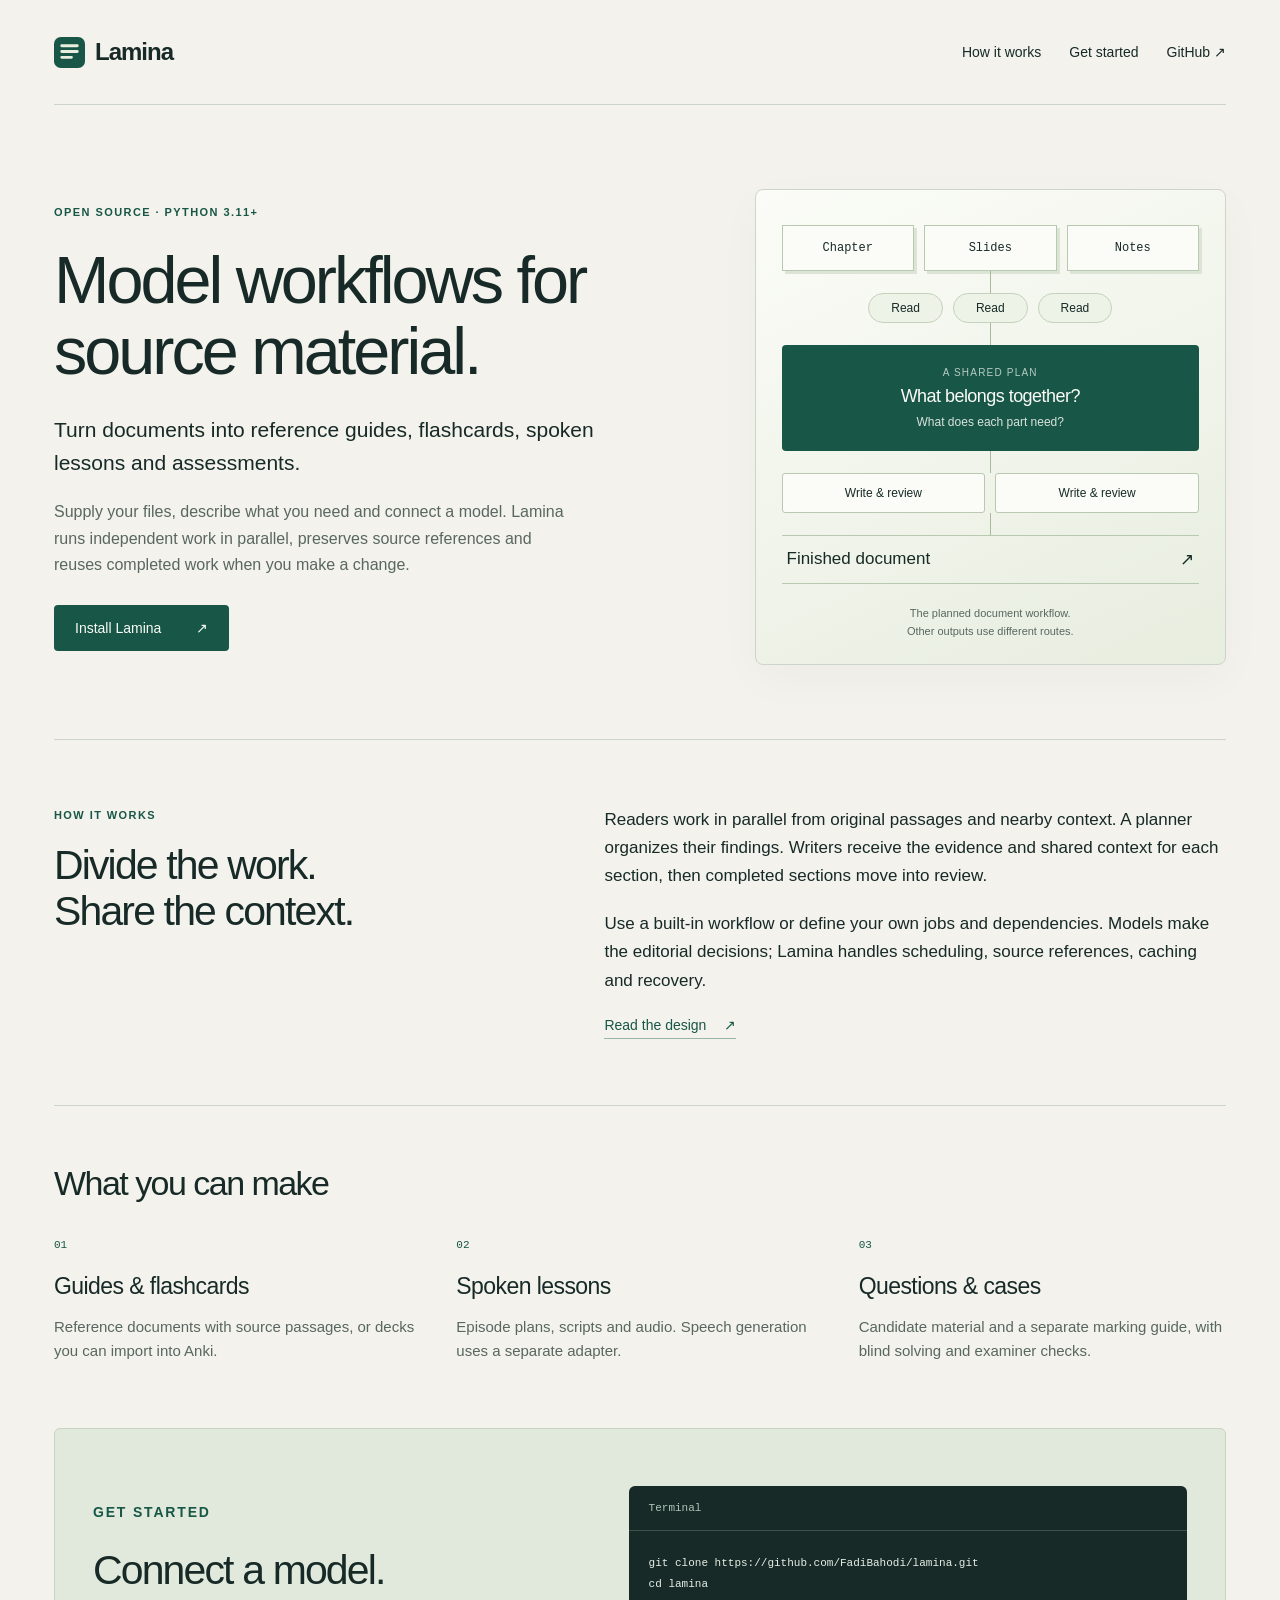
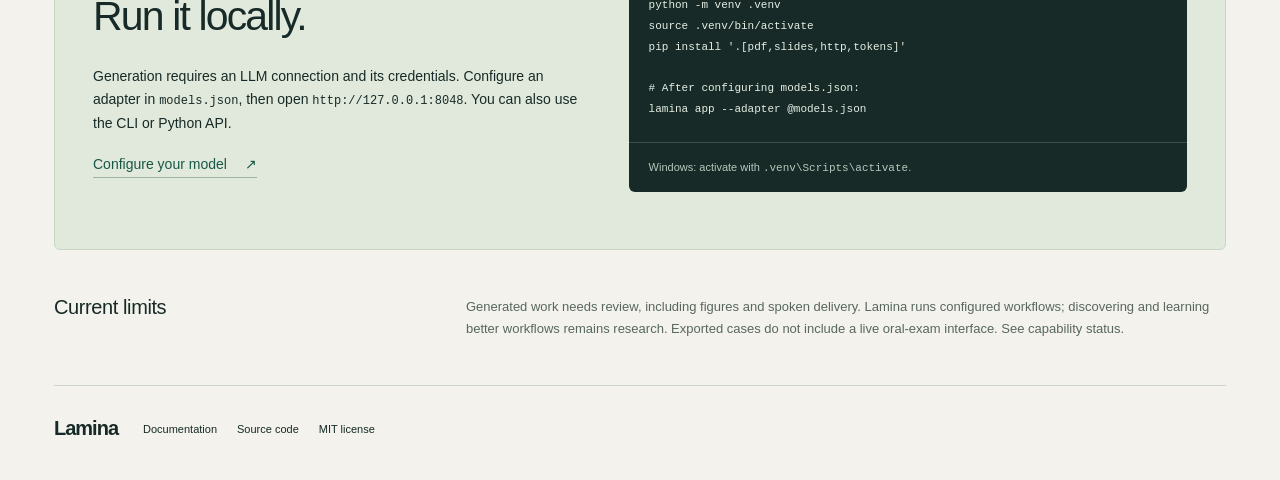
==== src/lamina/site/index.html @ ead13d96 "Separate the public website from the app and fix evidence recovery and batch completion" ====
<!doctype html>
<html lang="en">
<head>
  <meta charset="utf-8">
  <meta name="viewport" content="width=device-width, initial-scale=1">
  <meta name="theme-color" content="#f3f2ec">
  <meta name="description" content="Lamina is a Python toolkit for model workflows that turn source files into guides, flashcards, audio and assessments.">
  <title>Lamina · Model workflows for source material</title>
  <link rel="icon" href="mark.svg" type="image/svg+xml">
  <link rel="stylesheet" href="site.css">
</head>
<body>
  <a class="skip" href="#main">Skip to content</a>
  <div class="page">
    <header>
      <a class="brand" href="./" aria-label="Lamina home"><img src="mark.svg" alt="" width="31" height="31">Lamina</a>
      <nav aria-label="Main navigation">
        <a href="#how">How it works</a>
        <a href="#start">Get started</a>
        <a href="https://github.com/FadiBahodi/lamina">GitHub <span aria-hidden="true">↗</span></a>
      </nav>
    </header>
    <main id="main">
      <section class="hero" aria-labelledby="title">
        <div class="hero-copy">
          <p class="eyebrow">Open source · Python 3.11+</p>
          <h1 id="title">Model workflows for<br>source material.</h1>
          <p class="lead">Turn documents into reference guides, flashcards, spoken lessons and assessments.</p>
          <p class="intro">Supply your files, describe what you need and connect a model. Lamina runs independent work in parallel, preserves source references and reuses completed work when you make a change.</p>
          <a class="primary" href="#start">Install Lamina <span aria-hidden="true">↗</span></a>
        </div>
        <div class="source-illustration" role="img" aria-label="Source documents feed parallel readers, a shared plan, and separate writing branches that form one finished work.">
          <div class="source-row"><span>Chapter</span><span>Slides</span><span>Notes</span></div>
          <div class="stem" aria-hidden="true"></div>
          <div class="read-row"><span>Read</span><span>Read</span><span>Read</span></div>
          <div class="stem" aria-hidden="true"></div>
          <div class="shared"><span class="small-label">A shared plan</span><strong>What belongs together?</strong><span>What does each part need?</span></div>
          <div class="stem" aria-hidden="true"></div>
          <div class="write-row"><span>Write &amp; review</span><span>Write &amp; review</span></div>
          <div class="stem" aria-hidden="true"></div>
          <div class="finished">Finished document <span aria-hidden="true">↗</span></div>
          <p class="figure-note">The planned document workflow.<br>Other outputs use different routes.</p>
        </div>
      </section>
      <section class="how" id="how" aria-labelledby="how-title">
        <div class="section-heading"><p class="eyebrow">How it works</p><h2 id="how-title">Divide the work.<br>Share the context.</h2></div>
        <div class="explanation">
          <p>Readers work in parallel from original passages and nearby context. A planner organizes their findings. Writers receive the evidence and shared context for each section, then completed sections move into review.</p>
          <p>Use a built-in workflow or define your own jobs and dependencies. Models make the editorial decisions; Lamina handles scheduling, source references, caching and recovery.</p>
          <a class="text-link" href="https://github.com/FadiBahodi/lamina/blob/main/docs/workflow-design.md">Read the design <span aria-hidden="true">↗</span></a>
        </div>
      </section>
      <section class="outputs" aria-labelledby="outputs-title">
        <h2 id="outputs-title">What you can make</h2>
        <div class="output-grid">
          <article><span class="output-number">01</span><h3>Guides &amp; flashcards</h3><p>Reference documents with source passages, or decks you can import into Anki.</p></article>
          <article><span class="output-number">02</span><h3>Spoken lessons</h3><p>Episode plans, scripts and audio. Speech generation uses a separate adapter.</p></article>
          <article><span class="output-number">03</span><h3>Questions &amp; cases</h3><p>Candidate material and a separate marking guide, with blind solving and examiner checks.</p></article>
        </div>
      </section>
      <section class="start" id="start" aria-labelledby="start-title">
        <div><p class="eyebrow">Get started</p><h2 id="start-title">Connect a model.<br>Run it locally.</h2><p>Generation requires an LLM connection and its credentials. Configure an adapter in <code>models.json</code>, then open <code>http://127.0.0.1:8048</code>. You can also use the CLI or Python API.</p><a class="text-link" href="https://github.com/FadiBahodi/lamina/blob/main/README.md#connect-a-model">Configure your model <span aria-hidden="true">↗</span></a></div>
        <div class="terminal"><div class="terminal-heading">Terminal</div><pre><code>git clone https://github.com/FadiBahodi/lamina.git
cd lamina
python -m venv .venv
source .venv/bin/activate
pip install '.[pdf,slides,http,tokens]'

# After configuring models.json:
lamina app --adapter @models.json</code></pre><p>Windows: activate with <code>.venv\Scripts\activate</code>.</p></div>
      </section>
      <aside class="limits" aria-labelledby="limits-title"><h2 id="limits-title">Current limits</h2><p>Generated work needs review, including figures and spoken delivery. Lamina runs configured workflows; discovering and learning better workflows remains research. Exported cases do not include a live oral-exam interface. <a href="https://github.com/FadiBahodi/lamina/blob/main/docs/architecture-status.md">See capability status.</a></p></aside>
    </main>
    <footer><a class="brand" href="./">Lamina</a><div><a href="https://github.com/FadiBahodi/lamina/blob/main/docs/README.md">Documentation</a><a href="https://github.com/FadiBahodi/lamina">Source code</a><a href="https://github.com/FadiBahodi/lamina/blob/main/LICENSE">MIT license</a></div></footer>
  </div>
</body>
</html>
---- src/lamina/site/site.css ----
:root{--paper:#f3f2ec;--ink:#172a27;--muted:#586760;--line:#cdd4c8;--green:#185747;--pale:#e0e9db;--white:#fbfcf7;--mono:ui-monospace,SFMono-Regular,Consolas,monospace;font-family:Inter,ui-sans-serif,-apple-system,BlinkMacSystemFont,"Segoe UI",sans-serif;color:var(--ink);background:var(--paper);font-synthesis:none}*{box-sizing:border-box}html{scroll-behavior:smooth;scroll-padding-top:28px}body{margin:0}a{color:inherit;text-decoration:none}a:hover{text-decoration:underline;text-underline-offset:5px}a:focus-visible{outline:3px solid #bd6138;outline-offset:5px}p{line-height:1.65;margin:0 0 20px}h1,h2,h3{font-weight:500;letter-spacing:-.045em;margin:0}h1{font-size:clamp(42px,5.2vw,70px);line-height:1.06}h2{font-size:clamp(30px,3.2vw,43px);line-height:1.12}h3{font-size:23px;letter-spacing:-.025em}.page{max-width:1280px;margin:auto;padding:0 54px}.skip{position:absolute;top:-80px;left:20px;padding:12px;background:var(--ink);color:white;z-index:5}.skip:focus{top:15px}header{height:105px;display:flex;align-items:center;justify-content:space-between;border-bottom:1px solid var(--line)}.brand{font-size:24px;display:inline-flex;align-items:center;gap:10px;font-weight:600;letter-spacing:-1px}header nav{display:flex;gap:28px;font-size:14px}.hero{display:grid;grid-template-columns:1.35fr 1fr;gap:64px;padding:84px 0 74px;align-items:center}.eyebrow{text-transform:uppercase;font-size:11px;letter-spacing:.13em;font-weight:650;color:var(--green);margin-bottom:24px}.lead{font-size:21px;line-height:1.55;margin-top:28px;max-width:580px}.intro{color:var(--muted);max-width:520px;font-size:16px}.primary{display:inline-flex;align-items:center;gap:35px;margin-top:7px;padding:15px 21px;background:var(--green);color:var(--white);border-radius:4px;font-size:14px}.primary:hover{background:#113f34;text-decoration:none}.source-illustration{border:1px solid var(--line);border-radius:8px;padding:35px 26px 24px;background:linear-gradient(155deg,#fbfcf7,#e7eddf);display:flex;flex-direction:column;align-items:center;box-shadow:0 14px 45px #172a2708}.source-row,.read-row,.write-row{display:flex;gap:10px;width:100%;justify-content:center}.source-row span{border:1px solid #b9c9b1;background:var(--white);padding:15px 7px;flex:1;text-align:center;font:12px var(--mono);box-shadow:3px 3px 0 #dce5d5}.stem{height:22px;width:1px;background:#a7ba9e}.read-row span{border:1px solid #c5d2bd;border-radius:20px;padding:7px 22px;font-size:12px;background:#edf3e7}.shared{background:var(--green);color:var(--white);padding:22px 14px;width:100%;border-radius:4px;text-align:center;display:flex;flex-direction:column;gap:8px}.small-label{font-size:10px;text-transform:uppercase;letter-spacing:.12em;opacity:.7}.shared strong{font-size:18px;font-weight:500;letter-spacing:-.03em}.shared>span:last-child{font-size:12px;opacity:.85}.write-row span{border:1px solid #b9c9b1;background:var(--white);border-radius:3px;padding:12px 10px;font-size:12px;flex:1;text-align:center}.finished{font-size:17px;border-top:1px solid #b9c9b1;border-bottom:1px solid #b9c9b1;padding:13px 5px;width:100%;display:flex;justify-content:space-between}.figure-note{font-size:11px;color:var(--muted);text-align:center;margin:20px 0 0}.how{border-top:1px solid var(--line);display:grid;grid-template-columns:1fr 1.35fr;gap:90px;padding:66px 0}.section-heading .eyebrow{margin-bottom:19px}.explanation{font-size:17px}.text-link{font-size:14px;display:inline-flex;gap:18px;color:var(--green);border-bottom:1px solid #99b5a7;padding-bottom:5px}.outputs{padding:58px 0 64px;border-top:1px solid var(--line)}.outputs>h2{font-size:34px}.output-grid{display:grid;grid-template-columns:repeat(3,1fr);gap:35px;margin-top:37px}.output-number{font:11px var(--mono);color:var(--green);display:block;margin-bottom:22px}.output-grid p{font-size:15px;color:var(--muted);margin-top:15px;margin-bottom:0}.start{padding:57px 38px;background:var(--pale);border:1px solid #c8d5c0;border-radius:6px;display:grid;grid-template-columns:1fr 1.15fr;gap:50px;align-items:center}.start h2{margin-bottom:25px}.start p{font-size:14px}.start code{font-size:12px;overflow-wrap:anywhere}.terminal{background:#172a27;color:#e6efe5;border-radius:6px;overflow:hidden;min-width:0}.terminal-heading{font:11px var(--mono);padding:16px 20px;border-bottom:1px solid #3b5149;color:#afc5b8}.terminal pre{font:11px/1.9 var(--mono);margin:0;padding:22px 20px;overflow:auto}.terminal pre code{font-size:inherit;overflow-wrap:normal}.terminal p{border-top:1px solid #3b5149;padding:15px 20px;margin:0;color:#b6c8bd;font-size:11px}.terminal p code{font-size:11px}.limits{display:grid;grid-template-columns:1fr 2.1fr;gap:50px;padding:46px 0}.limits h2{font-size:20px;letter-spacing:-.02em}.limits p{font-size:13px;color:var(--muted);margin:0}footer{border-top:1px solid var(--line);padding:31px 0 38px;display:flex;align-items:center;gap:25px}footer .brand{font-size:20px}footer p{font-size:11px;color:var(--muted);margin:0;flex:1}footer>div{display:flex;gap:20px;font-size:11px}@media(max-width:1000px){.page{padding:0 30px}.hero{gap:35px}.source-illustration{padding:26px 18px}.read-row span{padding:7px 15px}.how{gap:45px}.start{grid-template-columns:1fr;gap:26px}.terminal pre{font-size:13px}}@media(max-width:680px){.page{padding:0 22px}header{height:82px}header nav{gap:17px;font-size:12px}header nav a:first-child{display:none}.brand{font-size:22px}.hero{grid-template-columns:1fr;padding:49px 0;gap:35px}.eyebrow{margin-bottom:20px}.lead{font-size:19px;margin-top:24px}.source-illustration{max-width:440px;width:100%;justify-self:center;padding:26px}.how{grid-template-columns:1fr;gap:27px;padding:43px 0}.explanation{font-size:16px}.outputs{padding:42px 0}.outputs>h2{font-size:30px}.output-grid{grid-template-columns:1fr;gap:27px;margin-top:28px}.output-grid article{padding-bottom:25px;border-bottom:1px solid var(--line)}.output-grid article:last-child{padding-bottom:0;border:0}.output-number{margin-bottom:12px}.output-grid p{margin-top:10px}.start{padding:31px 22px;margin:0 -6px}.terminal{margin:0 -10px}.terminal pre{font-size:10px;padding:17px 13px}.terminal-heading,.terminal p{padding:13px}.limits{grid-template-columns:1fr;gap:17px;padding:35px 0}footer{align-items:flex-start;flex-wrap:wrap;gap:15px}footer p{flex-basis:60%}footer>div{width:100%;padding-top:7px}}@media(prefers-reduced-motion:reduce){html{scroll-behavior:auto}}
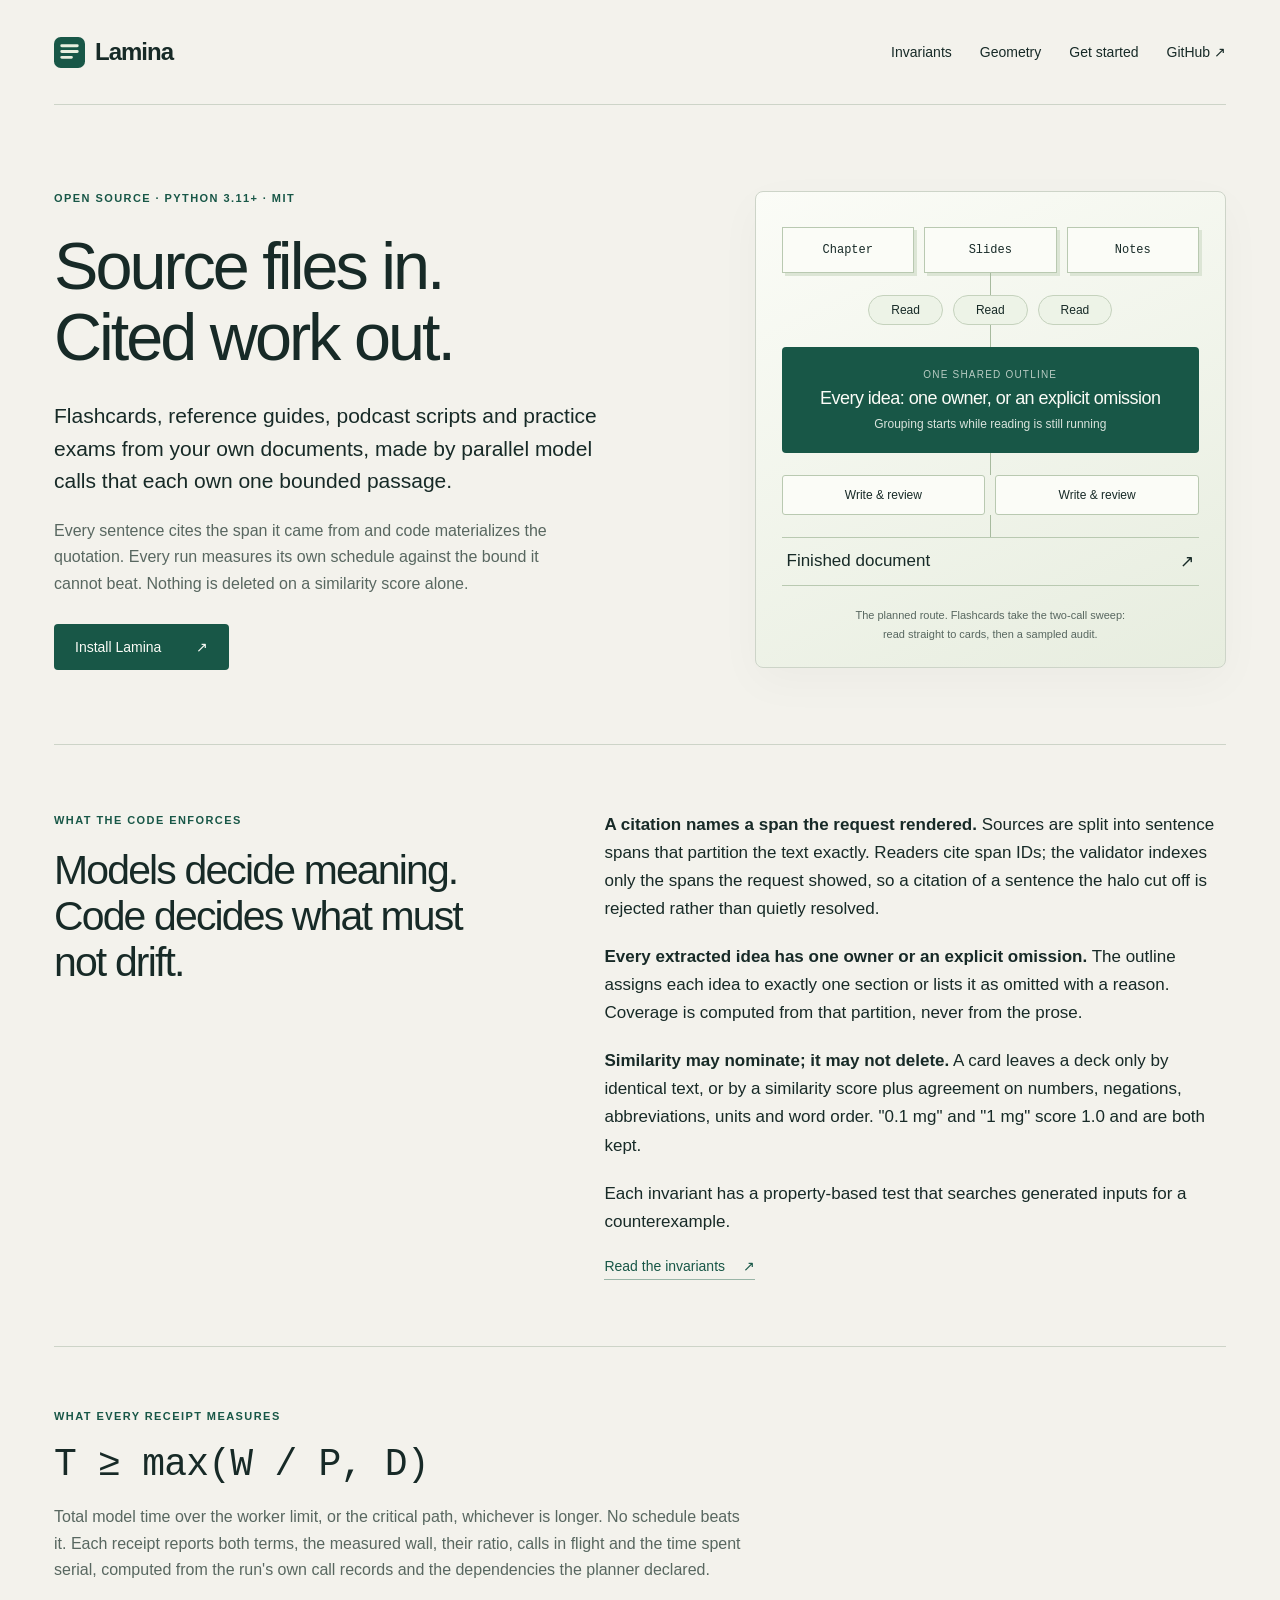
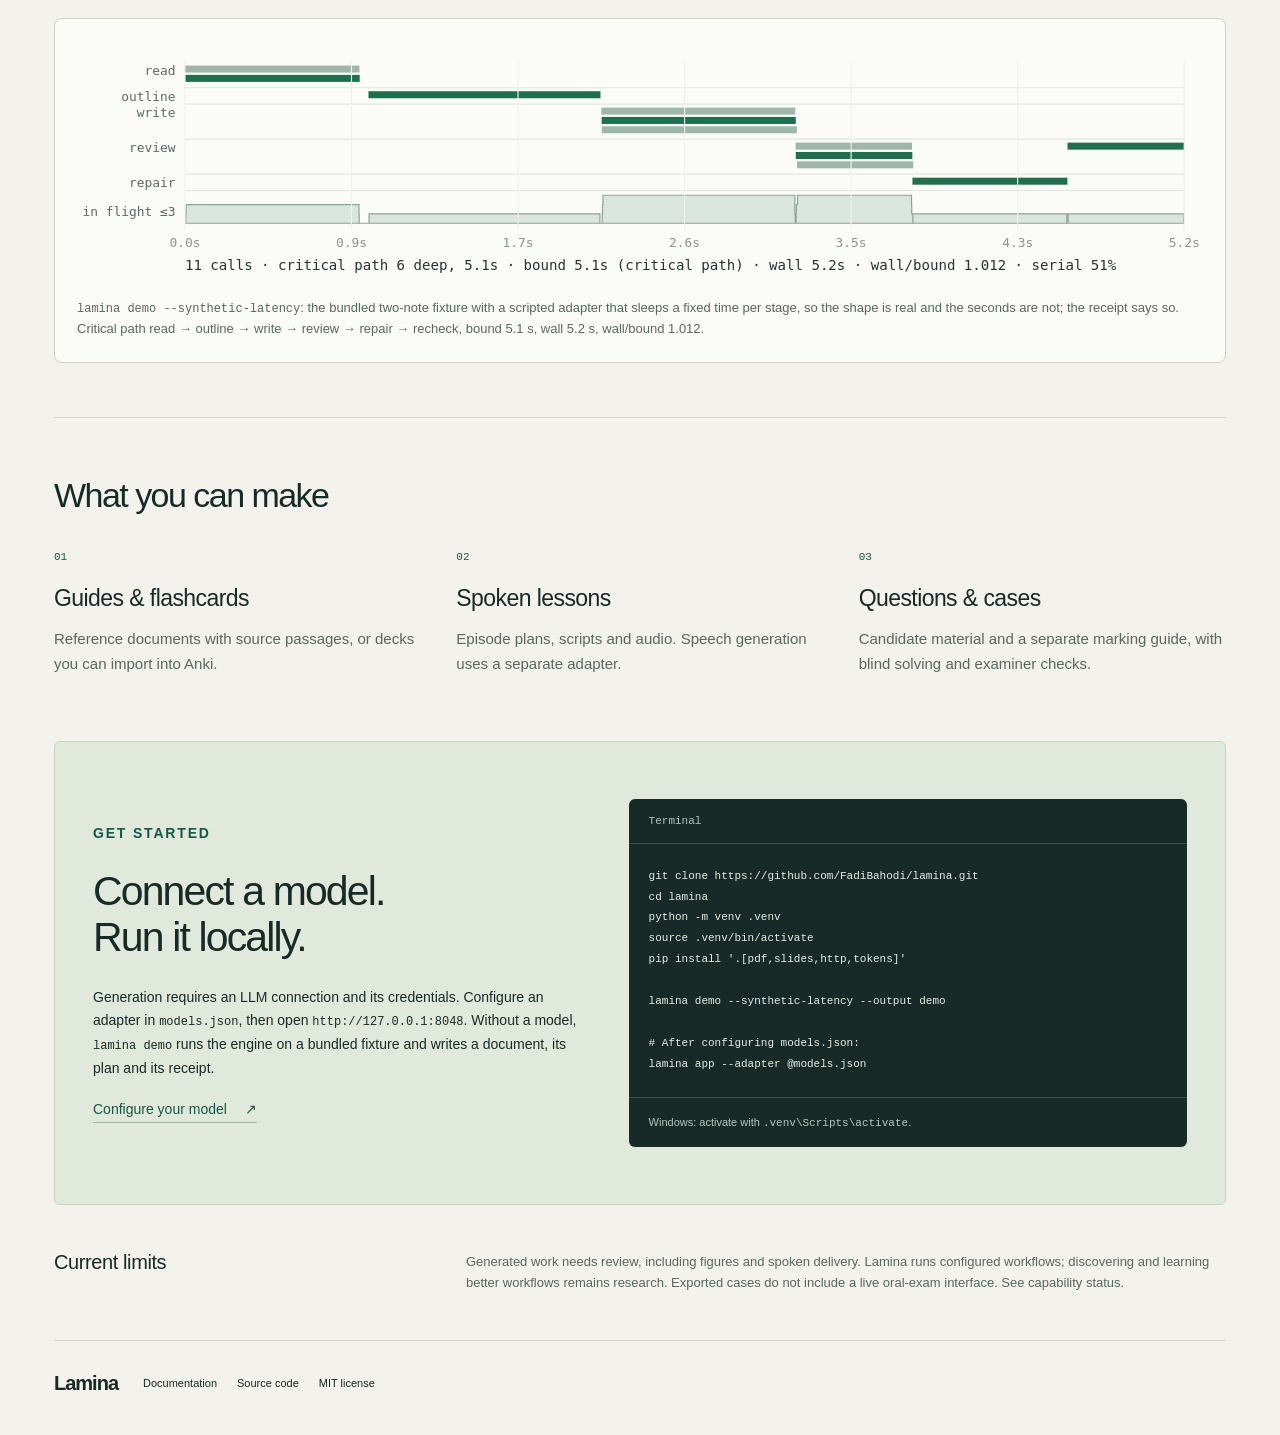
==== commit 88d9b521: "Website: lead with the invariants and the measured bound The public page now opens on what the code " ====
--- a/src/lamina/site/index.html
+++ b/src/lamina/site/index.html
@@ -4,8 +4,8 @@
   <meta charset="utf-8">
   <meta name="viewport" content="width=device-width, initial-scale=1">
   <meta name="theme-color" content="#f3f2ec">
-  <meta name="description" content="Lamina is a Python toolkit for model workflows that turn source files into guides, flashcards, audio and assessments.">
-  <title>Lamina · Model workflows for source material</title>
+  <meta name="description" content="Lamina turns source files into flashcards, guides, podcasts and exams with parallel model calls, exact span citations, and receipts that measure their own schedule.">
+  <title>Lamina · Cited work from your sources</title>
   <link rel="icon" href="mark.svg" type="image/svg+xml">
   <link rel="stylesheet" href="site.css">
 </head>
@@ -15,7 +15,8 @@
     <header>
       <a class="brand" href="./" aria-label="Lamina home"><img src="mark.svg" alt="" width="31" height="31">Lamina</a>
       <nav aria-label="Main navigation">
-        <a href="#how">How it works</a>
+        <a href="#how">Invariants</a>
+        <a href="#geometry">Geometry</a>
         <a href="#start">Get started</a>
         <a href="https://github.com/FadiBahodi/lamina">GitHub <span aria-hidden="true">↗</span></a>
       </nav>
@@ -23,10 +24,10 @@
     <main id="main">
       <section class="hero" aria-labelledby="title">
         <div class="hero-copy">
-          <p class="eyebrow">Open source · Python 3.11+</p>
-          <h1 id="title">Model workflows for<br>source material.</h1>
-          <p class="lead">Turn documents into reference guides, flashcards, spoken lessons and assessments.</p>
-          <p class="intro">Supply your files, describe what you need and connect a model. Lamina runs independent work in parallel, preserves source references and reuses completed work when you make a change.</p>
+          <p class="eyebrow">Open source · Python 3.11+ · MIT</p>
+          <h1 id="title">Source files in.<br>Cited work out.</h1>
+          <p class="lead">Flashcards, reference guides, podcast scripts and practice exams from your own documents, made by parallel model calls that each own one bounded passage.</p>
+          <p class="intro">Every sentence cites the span it came from and code materializes the quotation. Every run measures its own schedule against the bound it cannot beat. Nothing is deleted on a similarity score alone.</p>
           <a class="primary" href="#start">Install Lamina <span aria-hidden="true">↗</span></a>
         </div>
         <div class="source-illustration" role="img" aria-label="Source documents feed parallel readers, a shared plan, and separate writing branches that form one finished work.">
@@ -34,21 +35,30 @@
           <div class="stem" aria-hidden="true"></div>
           <div class="read-row"><span>Read</span><span>Read</span><span>Read</span></div>
           <div class="stem" aria-hidden="true"></div>
-          <div class="shared"><span class="small-label">A shared plan</span><strong>What belongs together?</strong><span>What does each part need?</span></div>
+          <div class="shared"><span class="small-label">One shared outline</span><strong>Every idea: one owner, or an explicit omission</strong><span>Grouping starts while reading is still running</span></div>
           <div class="stem" aria-hidden="true"></div>
           <div class="write-row"><span>Write &amp; review</span><span>Write &amp; review</span></div>
           <div class="stem" aria-hidden="true"></div>
           <div class="finished">Finished document <span aria-hidden="true">↗</span></div>
-          <p class="figure-note">The planned document workflow.<br>Other outputs use different routes.</p>
+          <p class="figure-note">The planned route. Flashcards take the two-call sweep:<br>read straight to cards, then a sampled audit.</p>
         </div>
       </section>
       <section class="how" id="how" aria-labelledby="how-title">
-        <div class="section-heading"><p class="eyebrow">How it works</p><h2 id="how-title">Divide the work.<br>Share the context.</h2></div>
+        <div class="section-heading"><p class="eyebrow">What the code enforces</p><h2 id="how-title">Models decide meaning.<br>Code decides what must not drift.</h2></div>
         <div class="explanation">
-          <p>Readers work in parallel from original passages and nearby context. A planner organizes their findings. Writers receive the evidence and shared context for each section, then completed sections move into review.</p>
-          <p>Use a built-in workflow or define your own jobs and dependencies. Models make the editorial decisions; Lamina handles scheduling, source references, caching and recovery.</p>
-          <a class="text-link" href="https://github.com/FadiBahodi/lamina/blob/main/docs/workflow-design.md">Read the design <span aria-hidden="true">↗</span></a>
+          <p><strong>A citation names a span the request rendered.</strong> Sources are split into sentence spans that partition the text exactly. Readers cite span IDs; the validator indexes only the spans the request showed, so a citation of a sentence the halo cut off is rejected rather than quietly resolved.</p>
+          <p><strong>Every extracted idea has one owner or an explicit omission.</strong> The outline assigns each idea to exactly one section or lists it as omitted with a reason. Coverage is computed from that partition, never from the prose.</p>
+          <p><strong>Similarity may nominate; it may not delete.</strong> A card leaves a deck only by identical text, or by a similarity score plus agreement on numbers, negations, abbreviations, units and word order. "0.1 mg" and "1 mg" score 1.0 and are both kept.</p>
+          <p>Each invariant has a property-based test that searches generated inputs for a counterexample.</p>
+          <a class="text-link" href="https://github.com/FadiBahodi/lamina/blob/main/tests/test_invariants.py">Read the invariants <span aria-hidden="true">↗</span></a>
         </div>
+      </section>
+      <section class="geometry" id="geometry" aria-labelledby="geometry-title">
+        <div class="section-heading"><p class="eyebrow">What every receipt measures</p><h2 id="geometry-title">T ≥ max(W / P, D)</h2><p class="intro">Total model time over the worker limit, or the critical path, whichever is longer. No schedule beats it. Each receipt reports both terms, the measured wall, their ratio, calls in flight and the time spent serial, computed from the run's own call records and the dependencies the planner declared.</p></div>
+        <figure>
+          <img src="assets/demo-timeline.svg" alt="Timeline of eleven model calls from the bundled demo, with the six-call critical path highlighted and the in-flight count below" width="960" height="330">
+          <figcaption><code>lamina demo --synthetic-latency</code>: the bundled two-note fixture with a scripted adapter that sleeps a fixed time per stage, so the shape is real and the seconds are not; the receipt says so. Critical path read → outline → write → review → repair → recheck, bound 5.1 s, wall 5.2 s, wall/bound 1.012.</figcaption>
+        </figure>
       </section>
       <section class="outputs" aria-labelledby="outputs-title">
         <h2 id="outputs-title">What you can make</h2>
@@ -59,12 +69,14 @@
         </div>
       </section>
       <section class="start" id="start" aria-labelledby="start-title">
-        <div><p class="eyebrow">Get started</p><h2 id="start-title">Connect a model.<br>Run it locally.</h2><p>Generation requires an LLM connection and its credentials. Configure an adapter in <code>models.json</code>, then open <code>http://127.0.0.1:8048</code>. You can also use the CLI or Python API.</p><a class="text-link" href="https://github.com/FadiBahodi/lamina/blob/main/README.md#connect-a-model">Configure your model <span aria-hidden="true">↗</span></a></div>
+        <div><p class="eyebrow">Get started</p><h2 id="start-title">Connect a model.<br>Run it locally.</h2><p>Generation requires an LLM connection and its credentials. Configure an adapter in <code>models.json</code>, then open <code>http://127.0.0.1:8048</code>. Without a model, <code>lamina demo</code> runs the engine on a bundled fixture and writes a document, its plan and its receipt.</p><a class="text-link" href="https://github.com/FadiBahodi/lamina/blob/main/README.md#connect-a-model">Configure your model <span aria-hidden="true">↗</span></a></div>
         <div class="terminal"><div class="terminal-heading">Terminal</div><pre><code>git clone https://github.com/FadiBahodi/lamina.git
 cd lamina
 python -m venv .venv
 source .venv/bin/activate
 pip install '.[pdf,slides,http,tokens]'
+
+lamina demo --synthetic-latency --output demo
 
 # After configuring models.json:
 lamina app --adapter @models.json</code></pre><p>Windows: activate with <code>.venv\Scripts\activate</code>.</p></div>
--- a/src/lamina/site/site.css
+++ b/src/lamina/site/site.css
@@ -1 +1 @@
-:root{--paper:#f3f2ec;--ink:#172a27;--muted:#586760;--line:#cdd4c8;--green:#185747;--pale:#e0e9db;--white:#fbfcf7;--mono:ui-monospace,SFMono-Regular,Consolas,monospace;font-family:Inter,ui-sans-serif,-apple-system,BlinkMacSystemFont,"Segoe UI",sans-serif;color:var(--ink);background:var(--paper);font-synthesis:none}*{box-sizing:border-box}html{scroll-behavior:smooth;scroll-padding-top:28px}body{margin:0}a{color:inherit;text-decoration:none}a:hover{text-decoration:underline;text-underline-offset:5px}a:focus-visible{outline:3px solid #bd6138;outline-offset:5px}p{line-height:1.65;margin:0 0 20px}h1,h2,h3{font-weight:500;letter-spacing:-.045em;margin:0}h1{font-size:clamp(42px,5.2vw,70px);line-height:1.06}h2{font-size:clamp(30px,3.2vw,43px);line-height:1.12}h3{font-size:23px;letter-spacing:-.025em}.page{max-width:1280px;margin:auto;padding:0 54px}.skip{position:absolute;top:-80px;left:20px;padding:12px;background:var(--ink);color:white;z-index:5}.skip:focus{top:15px}header{height:105px;display:flex;align-items:center;justify-content:space-between;border-bottom:1px solid var(--line)}.brand{font-size:24px;display:inline-flex;align-items:center;gap:10px;font-weight:600;letter-spacing:-1px}header nav{display:flex;gap:28px;font-size:14px}.hero{display:grid;grid-template-columns:1.35fr 1fr;gap:64px;padding:84px 0 74px;align-items:center}.eyebrow{text-transform:uppercase;font-size:11px;letter-spacing:.13em;font-weight:650;color:var(--green);margin-bottom:24px}.lead{font-size:21px;line-height:1.55;margin-top:28px;max-width:580px}.intro{color:var(--muted);max-width:520px;font-size:16px}.primary{display:inline-flex;align-items:center;gap:35px;margin-top:7px;padding:15px 21px;background:var(--green);color:var(--white);border-radius:4px;font-size:14px}.primary:hover{background:#113f34;text-decoration:none}.source-illustration{border:1px solid var(--line);border-radius:8px;padding:35px 26px 24px;background:linear-gradient(155deg,#fbfcf7,#e7eddf);display:flex;flex-direction:column;align-items:center;box-shadow:0 14px 45px #172a2708}.source-row,.read-row,.write-row{display:flex;gap:10px;width:100%;justify-content:center}.source-row span{border:1px solid #b9c9b1;background:var(--white);padding:15px 7px;flex:1;text-align:center;font:12px var(--mono);box-shadow:3px 3px 0 #dce5d5}.stem{height:22px;width:1px;background:#a7ba9e}.read-row span{border:1px solid #c5d2bd;border-radius:20px;padding:7px 22px;font-size:12px;background:#edf3e7}.shared{background:var(--green);color:var(--white);padding:22px 14px;width:100%;border-radius:4px;text-align:center;display:flex;flex-direction:column;gap:8px}.small-label{font-size:10px;text-transform:uppercase;letter-spacing:.12em;opacity:.7}.shared strong{font-size:18px;font-weight:500;letter-spacing:-.03em}.shared>span:last-child{font-size:12px;opacity:.85}.write-row span{border:1px solid #b9c9b1;background:var(--white);border-radius:3px;padding:12px 10px;font-size:12px;flex:1;text-align:center}.finished{font-size:17px;border-top:1px solid #b9c9b1;border-bottom:1px solid #b9c9b1;padding:13px 5px;width:100%;display:flex;justify-content:space-between}.figure-note{font-size:11px;color:var(--muted);text-align:center;margin:20px 0 0}.how{border-top:1px solid var(--line);display:grid;grid-template-columns:1fr 1.35fr;gap:90px;padding:66px 0}.section-heading .eyebrow{margin-bottom:19px}.explanation{font-size:17px}.text-link{font-size:14px;display:inline-flex;gap:18px;color:var(--green);border-bottom:1px solid #99b5a7;padding-bottom:5px}.outputs{padding:58px 0 64px;border-top:1px solid var(--line)}.outputs>h2{font-size:34px}.output-grid{display:grid;grid-template-columns:repeat(3,1fr);gap:35px;margin-top:37px}.output-number{font:11px var(--mono);color:var(--green);display:block;margin-bottom:22px}.output-grid p{font-size:15px;color:var(--muted);margin-top:15px;margin-bottom:0}.start{padding:57px 38px;background:var(--pale);border:1px solid #c8d5c0;border-radius:6px;display:grid;grid-template-columns:1fr 1.15fr;gap:50px;align-items:center}.start h2{margin-bottom:25px}.start p{font-size:14px}.start code{font-size:12px;overflow-wrap:anywhere}.terminal{background:#172a27;color:#e6efe5;border-radius:6px;overflow:hidden;min-width:0}.terminal-heading{font:11px var(--mono);padding:16px 20px;border-bottom:1px solid #3b5149;color:#afc5b8}.terminal pre{font:11px/1.9 var(--mono);margin:0;padding:22px 20px;overflow:auto}.terminal pre code{font-size:inherit;overflow-wrap:normal}.terminal p{border-top:1px solid #3b5149;padding:15px 20px;margin:0;color:#b6c8bd;font-size:11px}.terminal p code{font-size:11px}.limits{display:grid;grid-template-columns:1fr 2.1fr;gap:50px;padding:46px 0}.limits h2{font-size:20px;letter-spacing:-.02em}.limits p{font-size:13px;color:var(--muted);margin:0}footer{border-top:1px solid var(--line);padding:31px 0 38px;display:flex;align-items:center;gap:25px}footer .brand{font-size:20px}footer p{font-size:11px;color:var(--muted);margin:0;flex:1}footer>div{display:flex;gap:20px;font-size:11px}@media(max-width:1000px){.page{padding:0 30px}.hero{gap:35px}.source-illustration{padding:26px 18px}.read-row span{padding:7px 15px}.how{gap:45px}.start{grid-template-columns:1fr;gap:26px}.terminal pre{font-size:13px}}@media(max-width:680px){.page{padding:0 22px}header{height:82px}header nav{gap:17px;font-size:12px}header nav a:first-child{display:none}.brand{font-size:22px}.hero{grid-template-columns:1fr;padding:49px 0;gap:35px}.eyebrow{margin-bottom:20px}.lead{font-size:19px;margin-top:24px}.source-illustration{max-width:440px;width:100%;justify-self:center;padding:26px}.how{grid-template-columns:1fr;gap:27px;padding:43px 0}.explanation{font-size:16px}.outputs{padding:42px 0}.outputs>h2{font-size:30px}.output-grid{grid-template-columns:1fr;gap:27px;margin-top:28px}.output-grid article{padding-bottom:25px;border-bottom:1px solid var(--line)}.output-grid article:last-child{padding-bottom:0;border:0}.output-number{margin-bottom:12px}.output-grid p{margin-top:10px}.start{padding:31px 22px;margin:0 -6px}.terminal{margin:0 -10px}.terminal pre{font-size:10px;padding:17px 13px}.terminal-heading,.terminal p{padding:13px}.limits{grid-template-columns:1fr;gap:17px;padding:35px 0}footer{align-items:flex-start;flex-wrap:wrap;gap:15px}footer p{flex-basis:60%}footer>div{width:100%;padding-top:7px}}@media(prefers-reduced-motion:reduce){html{scroll-behavior:auto}}
+:root{--paper:#f3f2ec;--ink:#172a27;--muted:#586760;--line:#cdd4c8;--green:#185747;--pale:#e0e9db;--white:#fbfcf7;--mono:ui-monospace,SFMono-Regular,Consolas,monospace;font-family:Inter,ui-sans-serif,-apple-system,BlinkMacSystemFont,"Segoe UI",sans-serif;color:var(--ink);background:var(--paper);font-synthesis:none}*{box-sizing:border-box}html{scroll-behavior:smooth;scroll-padding-top:28px}body{margin:0}a{color:inherit;text-decoration:none}a:hover{text-decoration:underline;text-underline-offset:5px}a:focus-visible{outline:3px solid #bd6138;outline-offset:5px}p{line-height:1.65;margin:0 0 20px}h1,h2,h3{font-weight:500;letter-spacing:-.045em;margin:0}h1{font-size:clamp(42px,5.2vw,70px);line-height:1.06}h2{font-size:clamp(30px,3.2vw,43px);line-height:1.12}h3{font-size:23px;letter-spacing:-.025em}.page{max-width:1280px;margin:auto;padding:0 54px}.skip{position:absolute;top:-80px;left:20px;padding:12px;background:var(--ink);color:white;z-index:5}.skip:focus{top:15px}header{height:105px;display:flex;align-items:center;justify-content:space-between;border-bottom:1px solid var(--line)}.brand{font-size:24px;display:inline-flex;align-items:center;gap:10px;font-weight:600;letter-spacing:-1px}header nav{display:flex;gap:28px;font-size:14px}.hero{display:grid;grid-template-columns:1.35fr 1fr;gap:64px;padding:84px 0 74px;align-items:center}.eyebrow{text-transform:uppercase;font-size:11px;letter-spacing:.13em;font-weight:650;color:var(--green);margin-bottom:24px}.lead{font-size:21px;line-height:1.55;margin-top:28px;max-width:580px}.intro{color:var(--muted);max-width:520px;font-size:16px}.primary{display:inline-flex;align-items:center;gap:35px;margin-top:7px;padding:15px 21px;background:var(--green);color:var(--white);border-radius:4px;font-size:14px}.primary:hover{background:#113f34;text-decoration:none}.source-illustration{border:1px solid var(--line);border-radius:8px;padding:35px 26px 24px;background:linear-gradient(155deg,#fbfcf7,#e7eddf);display:flex;flex-direction:column;align-items:center;box-shadow:0 14px 45px #172a2708}.source-row,.read-row,.write-row{display:flex;gap:10px;width:100%;justify-content:center}.source-row span{border:1px solid #b9c9b1;background:var(--white);padding:15px 7px;flex:1;text-align:center;font:12px var(--mono);box-shadow:3px 3px 0 #dce5d5}.stem{height:22px;width:1px;background:#a7ba9e}.read-row span{border:1px solid #c5d2bd;border-radius:20px;padding:7px 22px;font-size:12px;background:#edf3e7}.shared{background:var(--green);color:var(--white);padding:22px 14px;width:100%;border-radius:4px;text-align:center;display:flex;flex-direction:column;gap:8px}.small-label{font-size:10px;text-transform:uppercase;letter-spacing:.12em;opacity:.7}.shared strong{font-size:18px;font-weight:500;letter-spacing:-.03em}.shared>span:last-child{font-size:12px;opacity:.85}.write-row span{border:1px solid #b9c9b1;background:var(--white);border-radius:3px;padding:12px 10px;font-size:12px;flex:1;text-align:center}.finished{font-size:17px;border-top:1px solid #b9c9b1;border-bottom:1px solid #b9c9b1;padding:13px 5px;width:100%;display:flex;justify-content:space-between}.figure-note{font-size:11px;color:var(--muted);text-align:center;margin:20px 0 0}.how{border-top:1px solid var(--line);display:grid;grid-template-columns:1fr 1.35fr;gap:90px;padding:66px 0}.section-heading .eyebrow{margin-bottom:19px}.explanation{font-size:17px}.text-link{font-size:14px;display:inline-flex;gap:18px;color:var(--green);border-bottom:1px solid #99b5a7;padding-bottom:5px}.geometry{border-top:1px solid var(--line);padding:60px 0 54px}.geometry .section-heading{max-width:760px}.geometry h2{font-family:var(--mono);font-weight:500;letter-spacing:-.02em;font-size:clamp(26px,3vw,38px)}.geometry .intro{margin-top:18px;max-width:700px}.geometry figure{margin:34px 0 0;padding:22px;border:1px solid var(--line);border-radius:8px;background:var(--white)}.geometry img{width:100%;height:auto;display:block}.geometry figcaption{margin-top:14px;font-size:13px;color:var(--muted);line-height:1.6}.geometry figcaption code{font:12px var(--mono)}.explanation strong{font-weight:600}.outputs{padding:58px 0 64px;border-top:1px solid var(--line)}.outputs>h2{font-size:34px}.output-grid{display:grid;grid-template-columns:repeat(3,1fr);gap:35px;margin-top:37px}.output-number{font:11px var(--mono);color:var(--green);display:block;margin-bottom:22px}.output-grid p{font-size:15px;color:var(--muted);margin-top:15px;margin-bottom:0}.start{padding:57px 38px;background:var(--pale);border:1px solid #c8d5c0;border-radius:6px;display:grid;grid-template-columns:1fr 1.15fr;gap:50px;align-items:center}.start h2{margin-bottom:25px}.start p{font-size:14px}.start code{font-size:12px;overflow-wrap:anywhere}.terminal{background:#172a27;color:#e6efe5;border-radius:6px;overflow:hidden;min-width:0}.terminal-heading{font:11px var(--mono);padding:16px 20px;border-bottom:1px solid #3b5149;color:#afc5b8}.terminal pre{font:11px/1.9 var(--mono);margin:0;padding:22px 20px;overflow:auto}.terminal pre code{font-size:inherit;overflow-wrap:normal}.terminal p{border-top:1px solid #3b5149;padding:15px 20px;margin:0;color:#b6c8bd;font-size:11px}.terminal p code{font-size:11px}.limits{display:grid;grid-template-columns:1fr 2.1fr;gap:50px;padding:46px 0}.limits h2{font-size:20px;letter-spacing:-.02em}.limits p{font-size:13px;color:var(--muted);margin:0}footer{border-top:1px solid var(--line);padding:31px 0 38px;display:flex;align-items:center;gap:25px}footer .brand{font-size:20px}footer p{font-size:11px;color:var(--muted);margin:0;flex:1}footer>div{display:flex;gap:20px;font-size:11px}@media(max-width:1000px){.page{padding:0 30px}.hero{gap:35px}.source-illustration{padding:26px 18px}.read-row span{padding:7px 15px}.how{gap:45px}.start{grid-template-columns:1fr;gap:26px}.terminal pre{font-size:13px}}@media(max-width:680px){.page{padding:0 22px}.geometry{padding:42px 0}.geometry figure{padding:12px;margin:24px -6px 0}header{height:82px}header nav{gap:17px;font-size:12px}header nav a:first-child{display:none}.brand{font-size:22px}.hero{grid-template-columns:1fr;padding:49px 0;gap:35px}.eyebrow{margin-bottom:20px}.lead{font-size:19px;margin-top:24px}.source-illustration{max-width:440px;width:100%;justify-self:center;padding:26px}.how{grid-template-columns:1fr;gap:27px;padding:43px 0}.explanation{font-size:16px}.outputs{padding:42px 0}.outputs>h2{font-size:30px}.output-grid{grid-template-columns:1fr;gap:27px;margin-top:28px}.output-grid article{padding-bottom:25px;border-bottom:1px solid var(--line)}.output-grid article:last-child{padding-bottom:0;border:0}.output-number{margin-bottom:12px}.output-grid p{margin-top:10px}.start{padding:31px 22px;margin:0 -6px}.terminal{margin:0 -10px}.terminal pre{font-size:10px;padding:17px 13px}.terminal-heading,.terminal p{padding:13px}.limits{grid-template-columns:1fr;gap:17px;padding:35px 0}footer{align-items:flex-start;flex-wrap:wrap;gap:15px}footer p{flex-basis:60%}footer>div{width:100%;padding-top:7px}}@media(prefers-reduced-motion:reduce){html{scroll-behavior:auto}}
